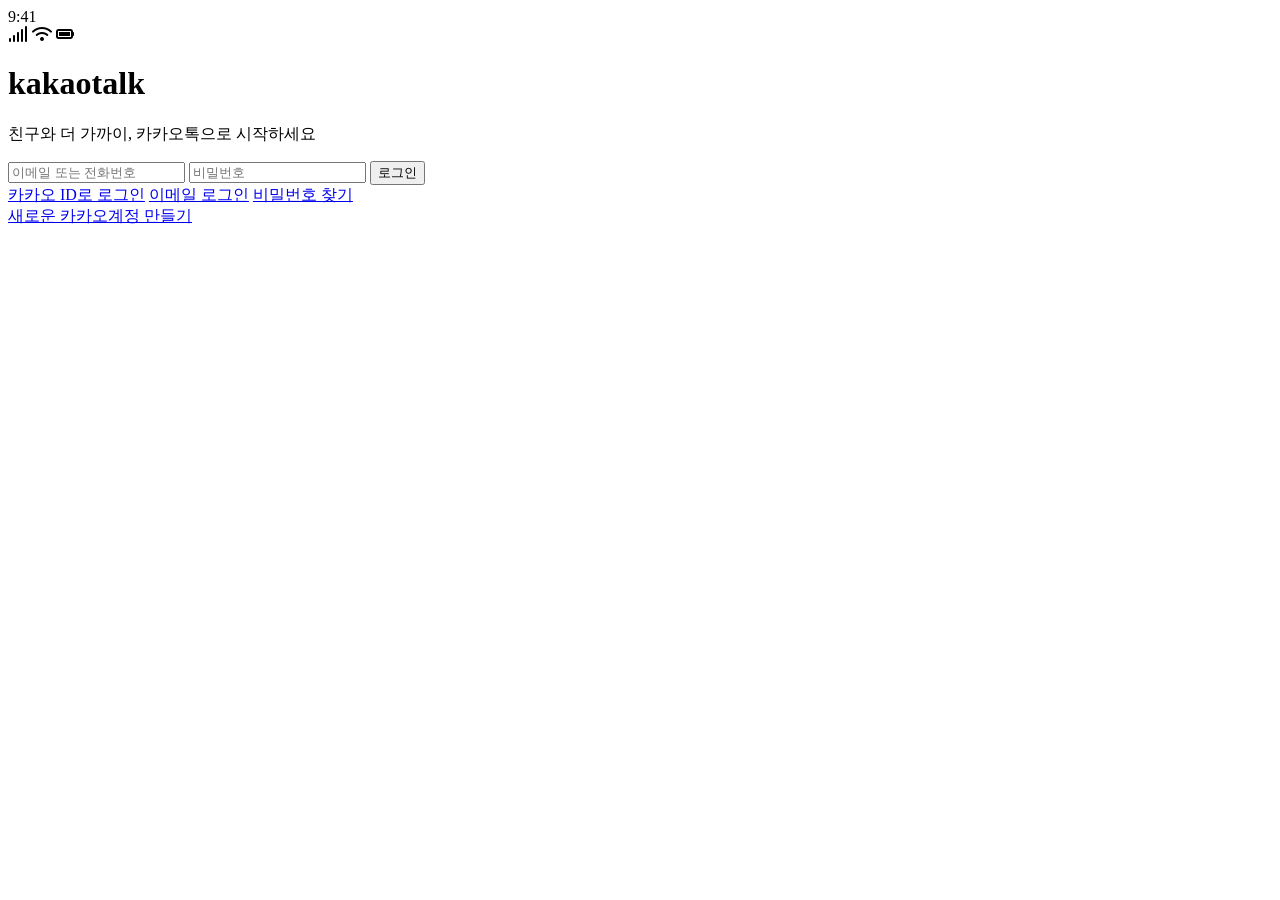
==== index.html @ c6a9df2f "Add files via upload" ====
<!DOCTYPE html>
<html lang="ko">
<head>
  <meta charset="UTF-8" />
  <meta name="viewport" content="width=device-width, initial-scale=1.0" />
  <title>KakaoTalk - Login</title>
  <link rel="stylesheet" href="https://cdnjs.cloudflare.com/ajax/libs/font-awesome/6.5.1/css/all.min.css" />
  <link rel="stylesheet" href="css/common.css" />
  <link rel="stylesheet" href="css/index.css" />
</head>
<body>
  <div class="screen screen--yellow">
    <header class="status-bar">
      <span>9:41</span>
      <div class="status-bar__icons">
        <i class="fa-solid fa-signal"></i>
        <i class="fa-solid fa-wifi"></i>
        <i class="fa-solid fa-battery-full"></i>
      </div>
    </header>

    <main class="login">
      <div class="login__logo">
        <h1>kakaotalk</h1>
        <p>친구와 더 가까이, 카카오톡으로 시작하세요</p>
      </div>

      <form class="login__form" action="friends.html">
        <input type="email" placeholder="이메일 또는 전화번호" />
        <input type="password" placeholder="비밀번호" />
        <button type="submit" class="login__btn">로그인</button>
      </form>

      <div class="login__links">
        <a href="#">카카오 ID로 로그인</a>
        <a href="#">이메일 로그인</a>
        <a href="#">비밀번호 찾기</a>
      </div>

      <div class="login__bottom">
        <a href="friends.html">새로운 카카오계정 만들기</a>
      </div>
    </main>
  </div>
</body>
</html>
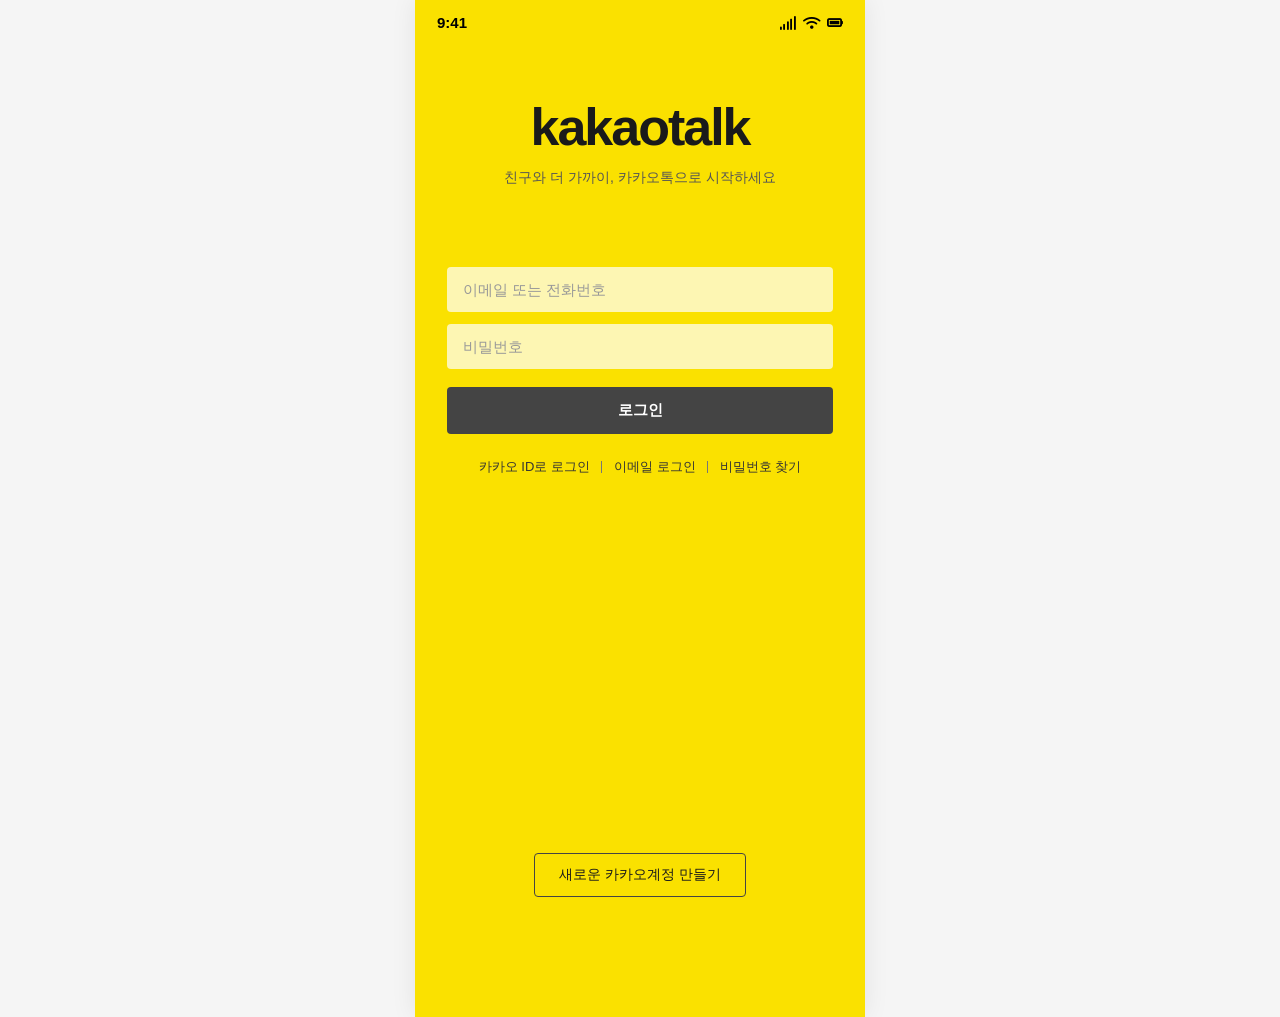
==== commit 6aff63c0: "Add files via upload" ====
--- a/index.html
+++ b/index.html
@@ -5,8 +5,8 @@
   <meta name="viewport" content="width=device-width, initial-scale=1.0" />
   <title>KakaoTalk - Login</title>
   <link rel="stylesheet" href="https://cdnjs.cloudflare.com/ajax/libs/font-awesome/6.5.1/css/all.min.css" />
-  <link rel="stylesheet" href="css/common.css" />
-  <link rel="stylesheet" href="css/index.css" />
+  <link rel="stylesheet" href="common.css" />
+  <link rel="stylesheet" href="index.css" />
 </head>
 <body>
   <div class="screen screen--yellow">
--- a/common.css
+++ b/common.css
@@ -0,0 +1,172 @@
+/* ============================================
+   Reset & Base
+   ============================================ */
+* {
+  box-sizing: border-box;
+}
+
+html, body {
+  margin: 0;
+  padding: 0;
+  font-family: -apple-system, BlinkMacSystemFont, "Apple SD Gothic Neo", "Pretendard",
+    "Segoe UI", "Roboto", "Noto Sans KR", sans-serif;
+  -webkit-font-smoothing: antialiased;
+  color: #000;
+  background-color: #fff;
+}
+
+a {
+  color: inherit;
+  text-decoration: none;
+}
+
+ul, ol {
+  list-style: none;
+  margin: 0;
+  padding: 0;
+}
+
+button {
+  font-family: inherit;
+  border: none;
+  background: none;
+  cursor: pointer;
+}
+
+input {
+  font-family: inherit;
+}
+
+img {
+  display: block;
+  max-width: 100%;
+}
+
+/* ============================================
+   Status Bar (상단 시간/배터리)
+   ============================================ */
+.status-bar {
+  display: flex;
+  justify-content: space-between;
+  align-items: center;
+  padding: 14px 22px 6px 22px;
+  font-size: 15px;
+  font-weight: 600;
+  background-color: transparent;
+}
+
+.status-bar__icons {
+  display: flex;
+  align-items: center;
+  gap: 6px;
+  font-size: 14px;
+}
+
+/* ============================================
+   Navigation Bar (하단 탭)
+   ============================================ */
+.nav-bar {
+  position: fixed;
+  bottom: 0;
+  left: 50%;
+  transform: translateX(-50%);
+  width: 100%;
+  max-width: 450px;
+  display: flex;
+  justify-content: space-around;
+  align-items: center;
+  padding: 14px 0 18px 0;
+  background-color: #fff;
+  border-top: 1px solid #f1f1f1;
+  z-index: 10;
+}
+
+.nav-bar a {
+  display: flex;
+  flex-direction: column;
+  align-items: center;
+  gap: 4px;
+  font-size: 11px;
+  color: #b3b3b3;
+  position: relative;
+}
+
+.nav-bar a i {
+  font-size: 22px;
+}
+
+.nav-bar a.active {
+  color: #000;
+}
+
+.nav-bar__badge {
+  position: absolute;
+  top: -4px;
+  right: -10px;
+  background-color: #ff3b30;
+  color: #fff;
+  border-radius: 10px;
+  font-size: 10px;
+  font-weight: 700;
+  padding: 1px 6px;
+  min-width: 16px;
+  text-align: center;
+}
+
+/* ============================================
+   Screen Container (페이지 공통 박스)
+   ============================================ */
+.screen {
+  min-height: 100vh;
+  padding-bottom: 80px; /* nav-bar 공간 */
+  background-color: #fff;
+}
+
+.screen--yellow {
+  background-color: #fae100;
+}
+
+/* ============================================
+   Section Header (페이지 상단 타이틀)
+   ============================================ */
+.section-header {
+  display: flex;
+  justify-content: space-between;
+  align-items: center;
+  padding: 14px 22px 18px 22px;
+}
+
+.section-header h1 {
+  font-size: 26px;
+  font-weight: 700;
+  margin: 0;
+}
+
+.section-header__icons {
+  display: flex;
+  align-items: center;
+  gap: 18px;
+  font-size: 19px;
+  color: #1a1a1a;
+}
+
+/* ============================================
+   큰 화면 방지: 모바일 사이즈로 고정
+   ============================================ */
+@media screen and (min-width: 451px) {
+  body {
+    background-color: #f5f5f5;
+  }
+
+  .screen {
+    max-width: 450px;
+    margin: 0 auto;
+    min-height: 100vh;
+    box-shadow: 0 0 24px rgba(0, 0, 0, 0.08);
+    background-clip: padding-box;
+  }
+
+  .nav-bar {
+    max-width: 450px;
+  }
+}
--- a/index.css
+++ b/index.css
@@ -0,0 +1,100 @@
+/* Login Page */
+.login {
+  background-color: #fae100;
+  min-height: 100vh;
+  padding: 0 32px 40px 32px;
+  display: flex;
+  flex-direction: column;
+}
+
+.login__logo {
+  text-align: center;
+  margin: 60px 0 80px 0;
+}
+
+.login__logo h1 {
+  font-size: 52px;
+  font-weight: 800;
+  margin: 0;
+  letter-spacing: -2px;
+  color: #1a1a1a;
+}
+
+.login__logo p {
+  margin: 12px 0 0 0;
+  font-size: 14px;
+  color: #555;
+}
+
+.login__form {
+  display: flex;
+  flex-direction: column;
+  gap: 12px;
+}
+
+.login__form input {
+  width: 100%;
+  padding: 14px 16px;
+  font-size: 15px;
+  border: none;
+  border-radius: 4px;
+  background-color: rgba(255, 255, 255, 0.7);
+  outline: none;
+}
+
+.login__form input::placeholder {
+  color: #999;
+}
+
+.login__form input:focus {
+  background-color: #fff;
+}
+
+.login__btn {
+  width: 100%;
+  padding: 14px 0;
+  background-color: #444;
+  color: #fff;
+  font-size: 15px;
+  font-weight: 600;
+  border-radius: 4px;
+  margin-top: 6px;
+}
+
+.login__links {
+  display: flex;
+  justify-content: center;
+  gap: 24px;
+  margin-top: 24px;
+  font-size: 13px;
+  color: #333;
+}
+
+.login__links a {
+  position: relative;
+}
+
+.login__links a:not(:last-child)::after {
+  content: "";
+  position: absolute;
+  right: -12px;
+  top: 50%;
+  transform: translateY(-50%);
+  width: 1px;
+  height: 12px;
+  background-color: #777;
+}
+
+.login__bottom {
+  margin-top: auto;
+  text-align: center;
+}
+
+.login__bottom a {
+  display: inline-block;
+  font-size: 14px;
+  color: #1a1a1a;
+  padding: 12px 24px;
+  border: 1px solid #444;
+  border-radius: 4px;
+}
